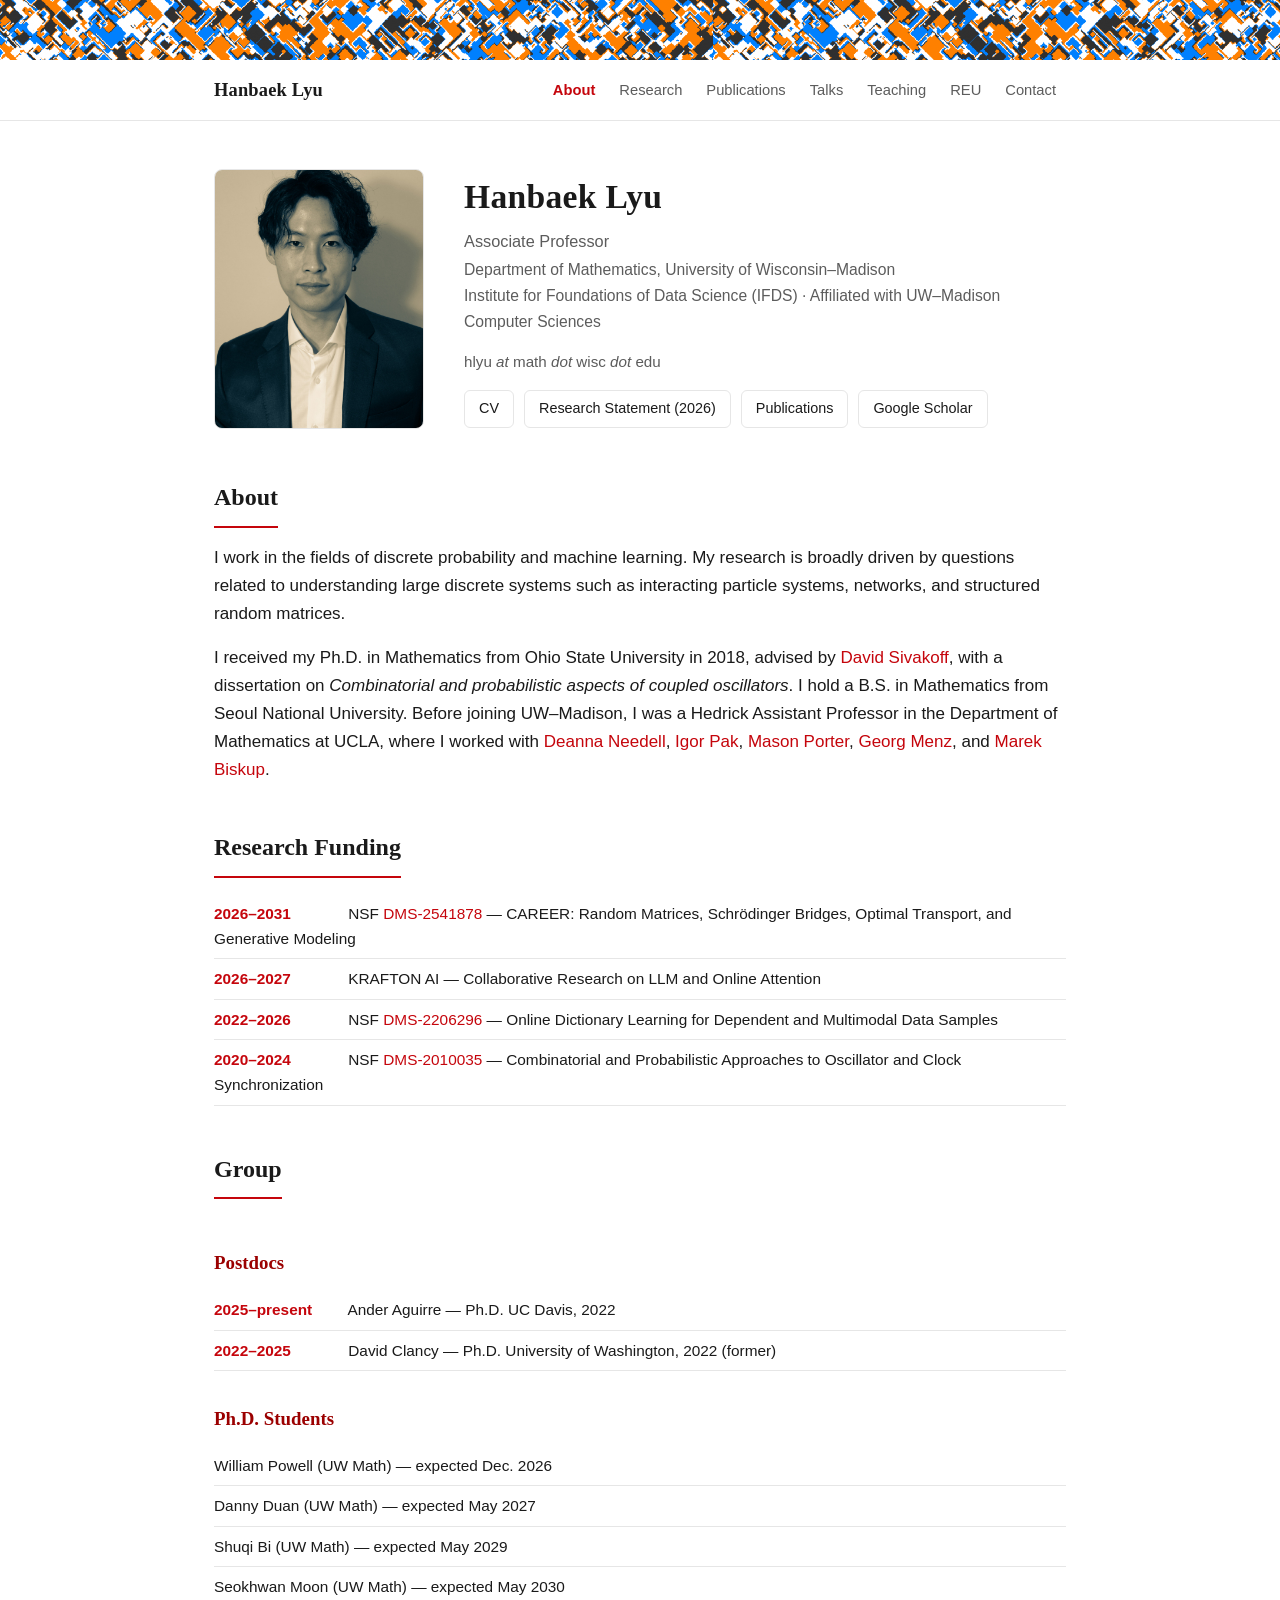
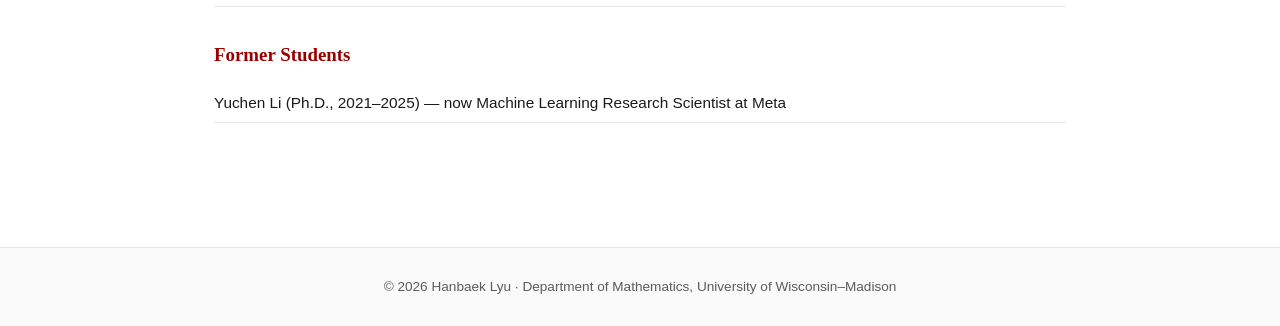
==== index.html @ b090fd21 "Update CV Co-Authored-By: Claude Sonnet 5 <noreply@anthropic.com>" ====
<!DOCTYPE html>
<html lang="en">
<head>
<meta charset="utf-8">
<meta name="viewport" content="width=device-width, initial-scale=1">
<title>Hanbaek Lyu</title>
<meta name="description" content="Hanbaek Lyu — Associate Professor of Mathematics, University of Wisconsin–Madison. Discrete probability and machine learning.">
<link rel="stylesheet" href="css/style.css?v=light9">
</head>
<body>
<a class="topbanner" href="index.html" aria-label="Hanbaek Lyu — home"></a>
<nav class="nav">
  <div class="nav-inner">
    <a class="brand" href="index.html">Hanbaek Lyu</a>
    <div class="nav-links">
      <a href="index.html" class="active">About</a>
      <a href="research.html">Research</a>
      <a href="publications.html">Publications</a>
      <a href="talks.html">Talks</a>
      <a href="teaching.html">Teaching</a>
      <a href="reu.html">REU</a>
      <a href="contact.html">Contact</a>
    </div>
  </div>
</nav>

<main class="wrap">
  <div class="hero">
    <div class="hero-photo">
      <img src="images/profile.jpg" alt="Hanbaek Lyu" onerror="this.onerror=null;this.src='images/profile.svg'">
    </div>
    <div class="hero-body">
      <h1>Hanbaek Lyu</h1>
      <p class="title">Associate Professor</p>
      <p class="affil">Department of Mathematics, University of Wisconsin&ndash;Madison</p>
      <p class="affil">Institute for Foundations of Data Science (IFDS) &middot; Affiliated with UW&ndash;Madison Computer Sciences</p>
      <p class="contact-line">hlyu&nbsp;<em>at</em>&nbsp;math&nbsp;<em>dot</em>&nbsp;wisc&nbsp;<em>dot</em>&nbsp;edu</p>
      <div class="quicklinks">
        <a class="btn" href="files/CV.pdf?v=2026-10-13">CV</a>
        <a class="btn" href="files/research_statement.pdf?v=2026-10-01">Research Statement (2026)</a>
        <a class="btn" href="publications.html">Publications</a>
        <a class="btn" href="https://scholar.google.com/citations?user=gDFWvgQAAAAJ&hl=en">Google Scholar</a>
      </div>
    </div>
  </div>

  <section>
    <h2>About</h2>
    <p>I work in the fields of discrete probability and machine learning.
      My research is broadly driven by questions related to understanding large discrete systems
      such as interacting particle systems, networks, and structured random matrices.</p>
    <p>I received my Ph.D. in Mathematics from Ohio State University in 2018, advised by
      <a href="https://people.math.osu.edu/sivakoff.2/">David Sivakoff</a>,
      with a dissertation on <em>Combinatorial and probabilistic aspects of coupled oscillators</em>.
      I hold a B.S. in Mathematics from Seoul National University. Before joining UW&ndash;Madison,
      I was a Hedrick Assistant Professor in the Department of Mathematics at UCLA, where I worked with
      <a href="https://www.math.ucla.edu/~deanna/">Deanna Needell</a>,
      <a href="https://www.math.ucla.edu/~pak/">Igor Pak</a>,
      <a href="https://www.math.ucla.edu/~mason/">Mason Porter</a>,
      <a href="https://www.math.ucla.edu/~gmenz/">Georg Menz</a>, and
      <a href="https://www.math.ucla.edu/~biskup/">Marek Biskup</a>.</p>
  </section>

  <section>
    <h2>Research Funding</h2>
    <ul class="term-list">
      <li><span class="term">2026&ndash;2031</span> NSF <a href="https://www.nsf.gov/awardsearch/showAward?AWD_ID=2541878">DMS-2541878</a> &mdash; CAREER: Random Matrices, Schr&ouml;dinger Bridges, Optimal Transport, and Generative Modeling</li>
      <li><span class="term">2026&ndash;2027</span> KRAFTON AI &mdash; Collaborative Research on LLM and Online Attention</li>
      <li><span class="term">2022&ndash;2026</span> NSF <a href="https://www.nsf.gov/awardsearch/showAward?AWD_ID=2206296">DMS-2206296</a> &mdash; Online Dictionary Learning for Dependent and Multimodal Data Samples</li>
      <li><span class="term">2020&ndash;2024</span> NSF <a href="https://www.nsf.gov/awardsearch/showAward?AWD_ID=2010035">DMS-2010035</a> &mdash; Combinatorial and Probabilistic Approaches to Oscillator and Clock Synchronization</li>
    </ul>
  </section>

  <section>
    <h2>Group</h2>
    <h3>Postdocs</h3>
    <ul class="term-list">
      <li><span class="term">2025&ndash;present</span> Ander Aguirre &mdash; Ph.D. UC Davis, 2022</li>
      <li><span class="term">2022&ndash;2025</span> David Clancy &mdash; Ph.D. University of Washington, 2022 (former)</li>
    </ul>
    <h3>Ph.D. Students</h3>
    <ul class="term-list">
      <li>William Powell (UW Math) &mdash; expected Dec. 2026</li>
      <li>Danny Duan (UW Math) &mdash; expected May 2027</li>
      <li>Shuqi Bi (UW Math) &mdash; expected May 2029</li>
      <li>Seokhwan Moon (UW Math) &mdash; expected May 2030</li>
    </ul>
    <h3>Former Students</h3>
    <ul class="term-list">
      <li>Yuchen Li (Ph.D., 2021&ndash;2025) &mdash; now Machine Learning Research Scientist at Meta</li>
    </ul>
  </section>
</main>

<footer>
  &copy; 2026 Hanbaek Lyu &middot; Department of Mathematics, University of Wisconsin&ndash;Madison
</footer>
<script src="js/owner.js" defer></script>
<script data-goatcounter="https://colourgraph.goatcounter.com/count" async src="//gc.zgo.at/count.js"></script>
<script src="js/clicks.js?v=3" defer></script>
</body>
</html>
---- css/style.css ----
/* ===== Hanbaek Lyu — personal academic site ===== */
:root {
  --accent: #c5050c;          /* UW-Madison Badger red */
  --accent-dark: #9b0000;
  --ink: #1a1a1a;
  --muted: #5c5c5c;
  --line: #e6e6e6;
  --bg: #ffffff;
  --bg-soft: #fafafa;
  --nav-bg: rgba(255, 255, 255, 0.96);
  --maxw: 900px;
  --serif: Georgia, 'Times New Roman', Cambria, serif;
  --sans: -apple-system, BlinkMacSystemFont, 'Segoe UI', Helvetica, Arial, sans-serif;
}

* { box-sizing: border-box; }

html { scroll-behavior: smooth; }

body {
  margin: 0;
  font-family: var(--sans);
  color: var(--ink);
  background: var(--bg);
  line-height: 1.65;
  font-size: 17px;
  -webkit-font-smoothing: antialiased;
}

a { color: var(--accent); text-decoration: none; }
a:hover { color: var(--accent-dark); text-decoration: underline; }

/* ===== Top navigation ===== */
.nav {
  position: sticky;
  top: 0;
  z-index: 50;
  background: var(--nav-bg);
  backdrop-filter: saturate(180%) blur(8px);
  border-bottom: 1px solid var(--line);
}
.nav-inner {
  max-width: var(--maxw);
  margin: 0 auto;
  padding: 0 24px;
  display: flex;
  align-items: center;
  justify-content: space-between;
  min-height: 60px;
  flex-wrap: wrap;
}
.brand {
  font-family: var(--serif);
  font-weight: 700;
  font-size: 1.15rem;
  color: var(--ink);
  letter-spacing: 0.2px;
}
.brand:hover { color: var(--ink); text-decoration: none; }
.nav-links {
  display: flex;
  gap: 4px;
  flex-wrap: wrap;
}
.nav-links a {
  color: var(--muted);
  font-size: 0.92rem;
  padding: 6px 10px;
  border-radius: 6px;
  transition: color 0.15s, background 0.15s;
}
.nav-links a:hover { color: var(--accent); background: var(--bg-soft); text-decoration: none; }
.nav-links a.active { color: var(--accent); font-weight: 600; }

/* ===== Layout ===== */
.wrap {
  max-width: var(--maxw);
  margin: 0 auto;
  padding: 48px 24px 80px;
}

/* ===== Hero (About) ===== */
.hero {
  display: flex;
  gap: 40px;
  align-items: flex-start;
  margin-bottom: 40px;
}
.hero-photo {
  flex: 0 0 210px;
}
.hero-photo img {
  width: 210px;
  height: 260px;
  object-fit: cover;
  border-radius: 8px;
  border: 1px solid var(--line);
  background: var(--bg-soft);
}
.hero-body { flex: 1 1 auto; min-width: 0; }
.hero h1 {
  font-family: var(--serif);
  font-size: 2.1rem;
  margin: 0 0 4px;
  letter-spacing: 0.3px;
}
.hero .title {
  color: var(--muted);
  font-size: 1.02rem;
  margin: 0 0 2px;
}
.hero .affil { color: var(--muted); font-size: 0.98rem; margin: 0; }
.hero .contact-line {
  margin-top: 14px;
  font-size: 0.95rem;
  color: var(--muted);
}
.hero .quicklinks {
  margin-top: 16px;
  display: flex;
  gap: 10px;
  flex-wrap: wrap;
}
.btn {
  display: inline-block;
  border: 1px solid var(--line);
  border-radius: 6px;
  padding: 6px 14px;
  font-size: 0.9rem;
  color: var(--ink);
  background: var(--bg);
}
.btn:hover { border-color: var(--accent); color: var(--accent); text-decoration: none; }

/* ===== Sections ===== */
section { margin-bottom: 44px; }
h2 {
  font-family: var(--serif);
  font-size: 1.5rem;
  margin: 0 0 16px;
  padding-bottom: 8px;
  border-bottom: 2px solid var(--accent);
  display: inline-block;
}
h3 {
  font-family: var(--serif);
  font-size: 1.18rem;
  color: var(--accent-dark);
  margin: 32px 0 12px;
}
p { margin: 0 0 16px; }

/* ===== News list ===== */
.news { list-style: none; padding: 0; margin: 0; }
.news li {
  display: flex;
  gap: 14px;
  padding: 8px 0;
  border-bottom: 1px solid var(--line);
  font-size: 0.96rem;
}
.news .date {
  flex: 0 0 96px;
  color: var(--accent);
  font-variant-numeric: tabular-nums;
  font-weight: 600;
}

/* ===== Publication list ===== */
.pub-group { counter-reset: pub; }
ol.pubs {
  list-style: none;
  padding: 0;
  margin: 0;
}
ol.pubs li {
  position: relative;
  padding: 12px 0 12px 34px;
  border-bottom: 1px solid var(--line);
  font-size: 0.96rem;
}
ol.pubs li::before {
  counter-increment: pub;
  content: counter(pub);
  position: absolute;
  left: 0;
  top: 12px;
  color: var(--muted);
  font-size: 0.82rem;
  font-variant-numeric: tabular-nums;
}
.pub-title { font-weight: 600; color: var(--ink); }
.pub-venue { color: var(--muted); font-style: italic; }
.pub-links a {
  font-size: 0.85rem;
  margin-right: 2px;
}
.tag {
  display: inline-block;
  font-size: 0.72rem;
  background: var(--accent);
  color: #fff;
  padding: 1px 7px;
  border-radius: 10px;
  vertical-align: middle;
  margin-left: 6px;
}

/* ===== Simple lists (teaching) ===== */
.term-list { list-style: none; padding: 0; margin: 0; }
.term-list li {
  padding: 7px 0;
  border-bottom: 1px solid var(--line);
  font-size: 0.96rem;
}
.term-list .term {
  display: inline-block;
  min-width: 130px;
  color: var(--accent);
  font-weight: 600;
}

/* ===== People columns ===== */
.cols { columns: 2; column-gap: 40px; }
.cols li { break-inside: avoid; }
@media (max-width: 640px) { .cols { columns: 1; } }

/* ===== Footer ===== */
footer {
  border-top: 1px solid var(--line);
  background: var(--bg-soft);
  padding: 28px 24px;
  text-align: center;
  color: var(--muted);
  font-size: 0.85rem;
}

/* ===== Responsive ===== */
@media (max-width: 680px) {
  body { font-size: 16px; }
  .hero { flex-direction: column; gap: 24px; align-items: center; text-align: center; }
  .hero .quicklinks { justify-content: center; }
  .hero .contact-line { text-align: center; }
  .nav-inner { justify-content: center; }
  .brand { width: 100%; text-align: center; margin-bottom: 4px; }
  .news li { flex-direction: column; gap: 2px; }
}

/* ===== Foldable program description (REU) ===== */
details.prog {
  margin: 4px 0 18px;
  border: 1px solid var(--line);
  border-radius: 6px;
  background: var(--bg-soft);
}
details.prog summary {
  cursor: pointer;
  padding: 8px 14px;
  font-size: 0.9rem;
  font-weight: 600;
  color: var(--accent);
  list-style: none;
  user-select: none;
}
details.prog summary::-webkit-details-marker { display: none; }
details.prog summary::before { content: "\25B8\00A0"; }         /* ▸ */
details.prog[open] summary::before { content: "\25BE\00A0"; }   /* ▾ */
details.prog .prog-body {
  padding: 2px 14px 14px;
  font-size: 0.94rem;
  line-height: 1.6;
}
details.prog .prog-body p { margin: 8px 0; }
details.prog .prog-meta {
  margin: 8px 0;
  padding-left: 0;
  list-style: none;
  color: var(--muted);
  font-size: 0.88rem;
}
details.prog .prog-meta li { padding: 1px 0; border: 0; }
details.prog .prog-meta .k { color: var(--ink); font-weight: 600; min-width: 92px; display: inline-block; }

/* ===== Research highlights ===== */
.highlight {
  display: flex;
  gap: 30px;
  align-items: center;
  margin: 0 0 40px;
}
.highlight.rev { flex-direction: row-reverse; }
.highlight .fig { flex: 0 0 46%; }
.highlight .fig img {
  width: 100%;
  border: 1px solid var(--line);
  border-radius: 8px;
  background: #fff;
}
.highlight .fig figcaption {
  font-size: 0.8rem;
  color: var(--muted);
  margin-top: 6px;
  text-align: center;
}
.highlight .txt { flex: 1 1 auto; min-width: 0; }
.highlight .txt h3 { margin-top: 0; }
.highlight .txt p { font-size: 0.96rem; }
.highlight .txt .refs { font-size: 0.85rem; color: var(--muted); }
@media (max-width: 680px) {
  .highlight, .highlight.rev { flex-direction: column; }
  .highlight .txt { order: 1; }   /* text first ... */
  .highlight .fig { order: 2; flex-basis: auto; width: 100%; }  /* ... figure below it */
}

/* ===== Top FCA banner ===== */
.topbanner {
  display: block;
  height: 60px;
  background: #000 url("../images/banner/fca_banner.png") repeat-x left center;
  background-size: auto 60px;
  image-rendering: pixelated;
}
@media (max-width: 680px) { .topbanner { height: 60px; background-size: auto 60px; } }
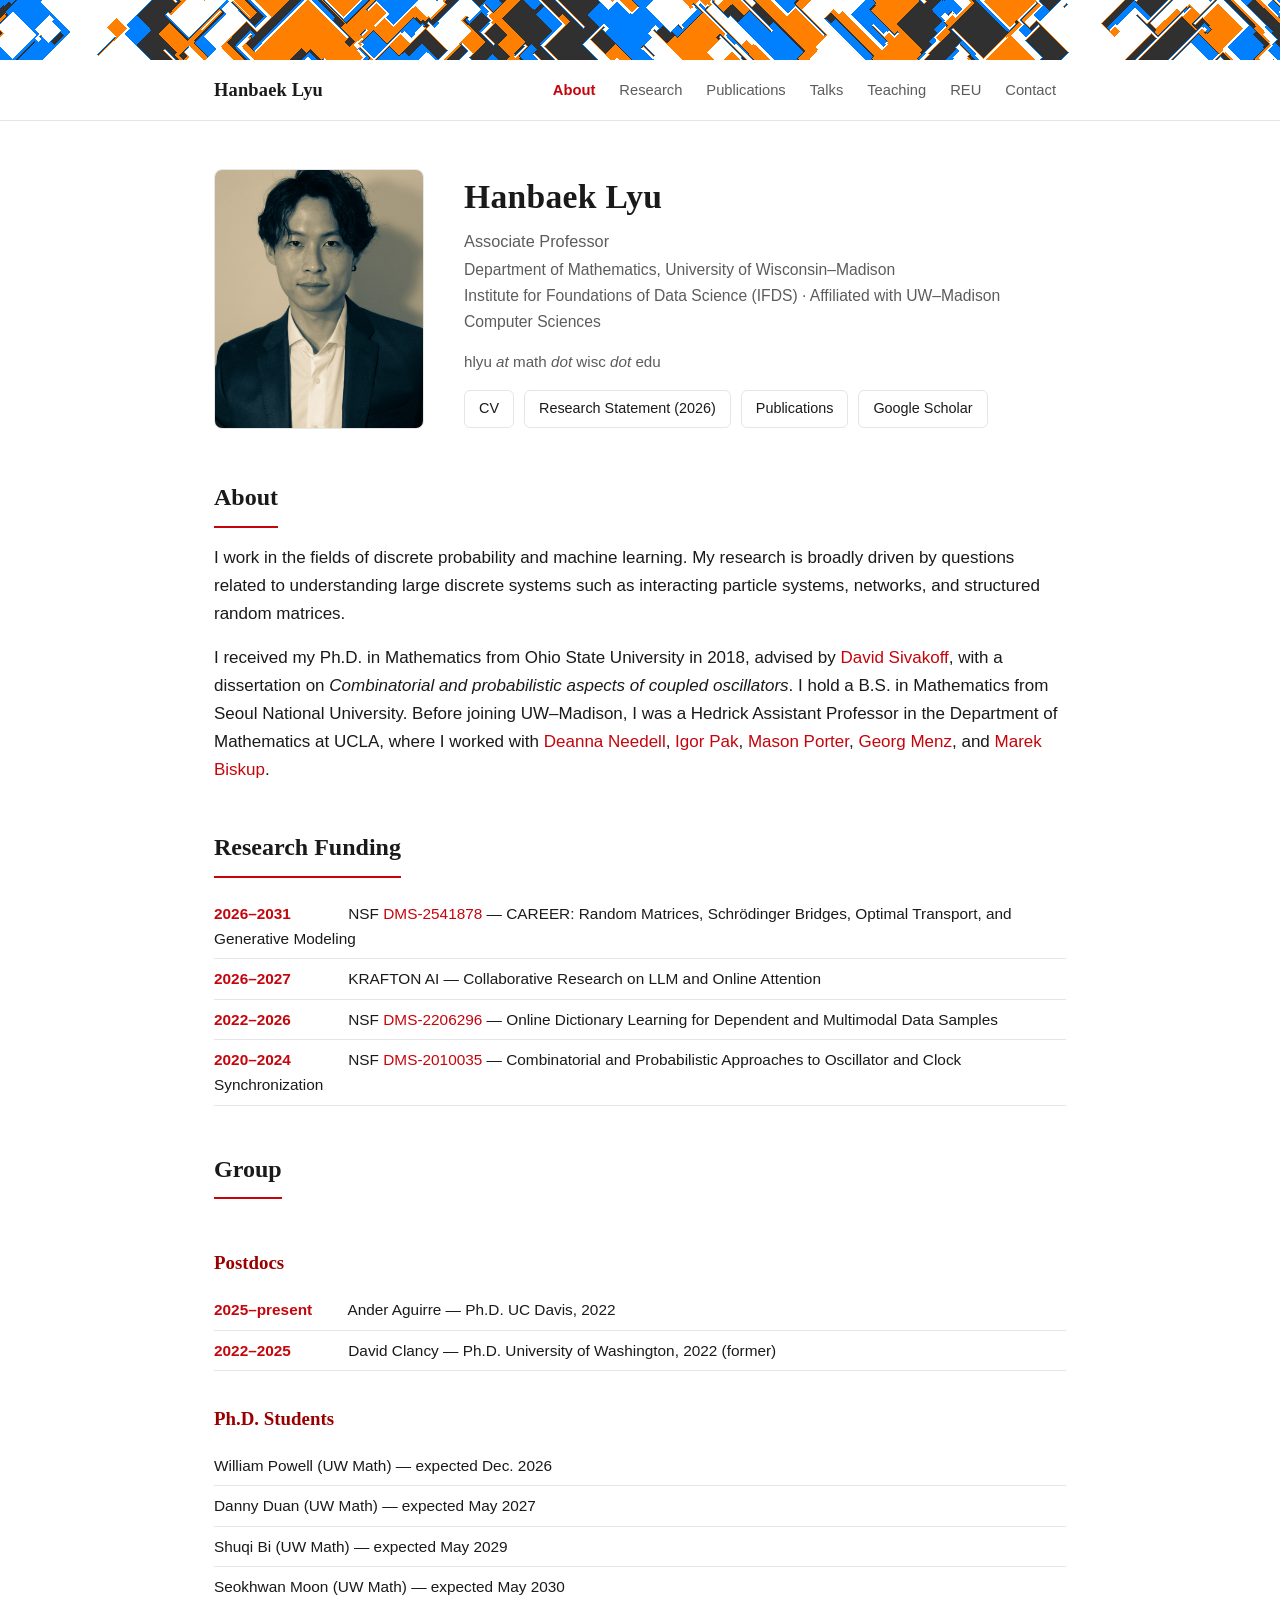
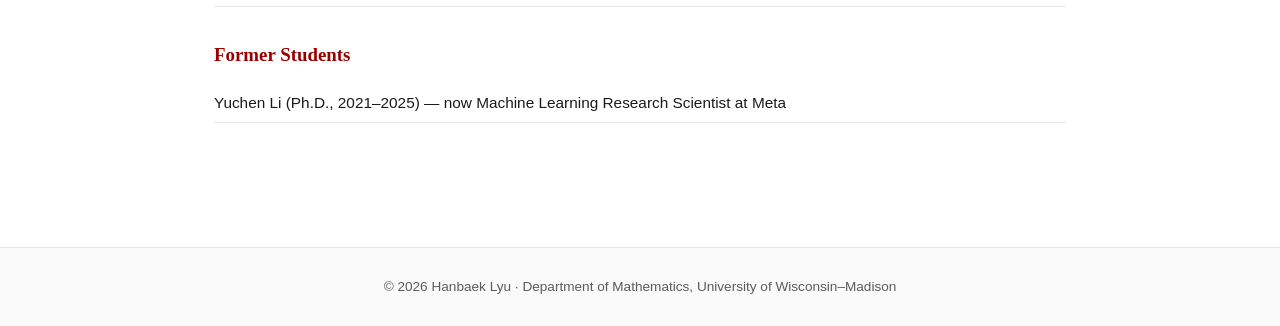
==== commit 4de2ed88: "Embed animated GIF directly via img tag in topbanner and bust browser cache" ====
--- a/index.html
+++ b/index.html
@@ -5,10 +5,10 @@
 <meta name="viewport" content="width=device-width, initial-scale=1">
 <title>Hanbaek Lyu</title>
 <meta name="description" content="Hanbaek Lyu — Associate Professor of Mathematics, University of Wisconsin–Madison. Discrete probability and machine learning.">
-<link rel="stylesheet" href="css/style.css?v=light9">
+<link rel="stylesheet" href="css/style.css?v=3">
 </head>
 <body>
-<a class="topbanner" href="index.html" aria-label="Hanbaek Lyu — home"></a>
+<a class="topbanner" href="index.html" aria-label="Hanbaek Lyu — home"><img src="images/banner/fca_banner.gif?v=3" alt="4-color Firefly Cellular Automata simulation"></a>
 <nav class="nav">
   <div class="nav-inner">
     <a class="brand" href="index.html">Hanbaek Lyu</a>
--- a/css/style.css
+++ b/css/style.css
@@ -316,8 +316,21 @@
 .topbanner {
   display: block;
   height: 60px;
-  background: #000 url("../images/banner/fca_banner.png") repeat-x left center;
+  overflow: hidden;
+  position: relative;
+  background: #000 url("../images/banner/fca_banner.gif?v=3") repeat-x left center;
   background-size: auto 60px;
+}
+.topbanner img {
+  display: block;
+  width: 100%;
+  height: 60px;
+  object-fit: cover;
+  object-position: left center;
   image-rendering: pixelated;
 }
-@media (max-width: 680px) { .topbanner { height: 60px; background-size: auto 60px; } }
+@media (max-width: 680px) {
+  .topbanner, .topbanner img {
+    height: 60px;
+  }
+}
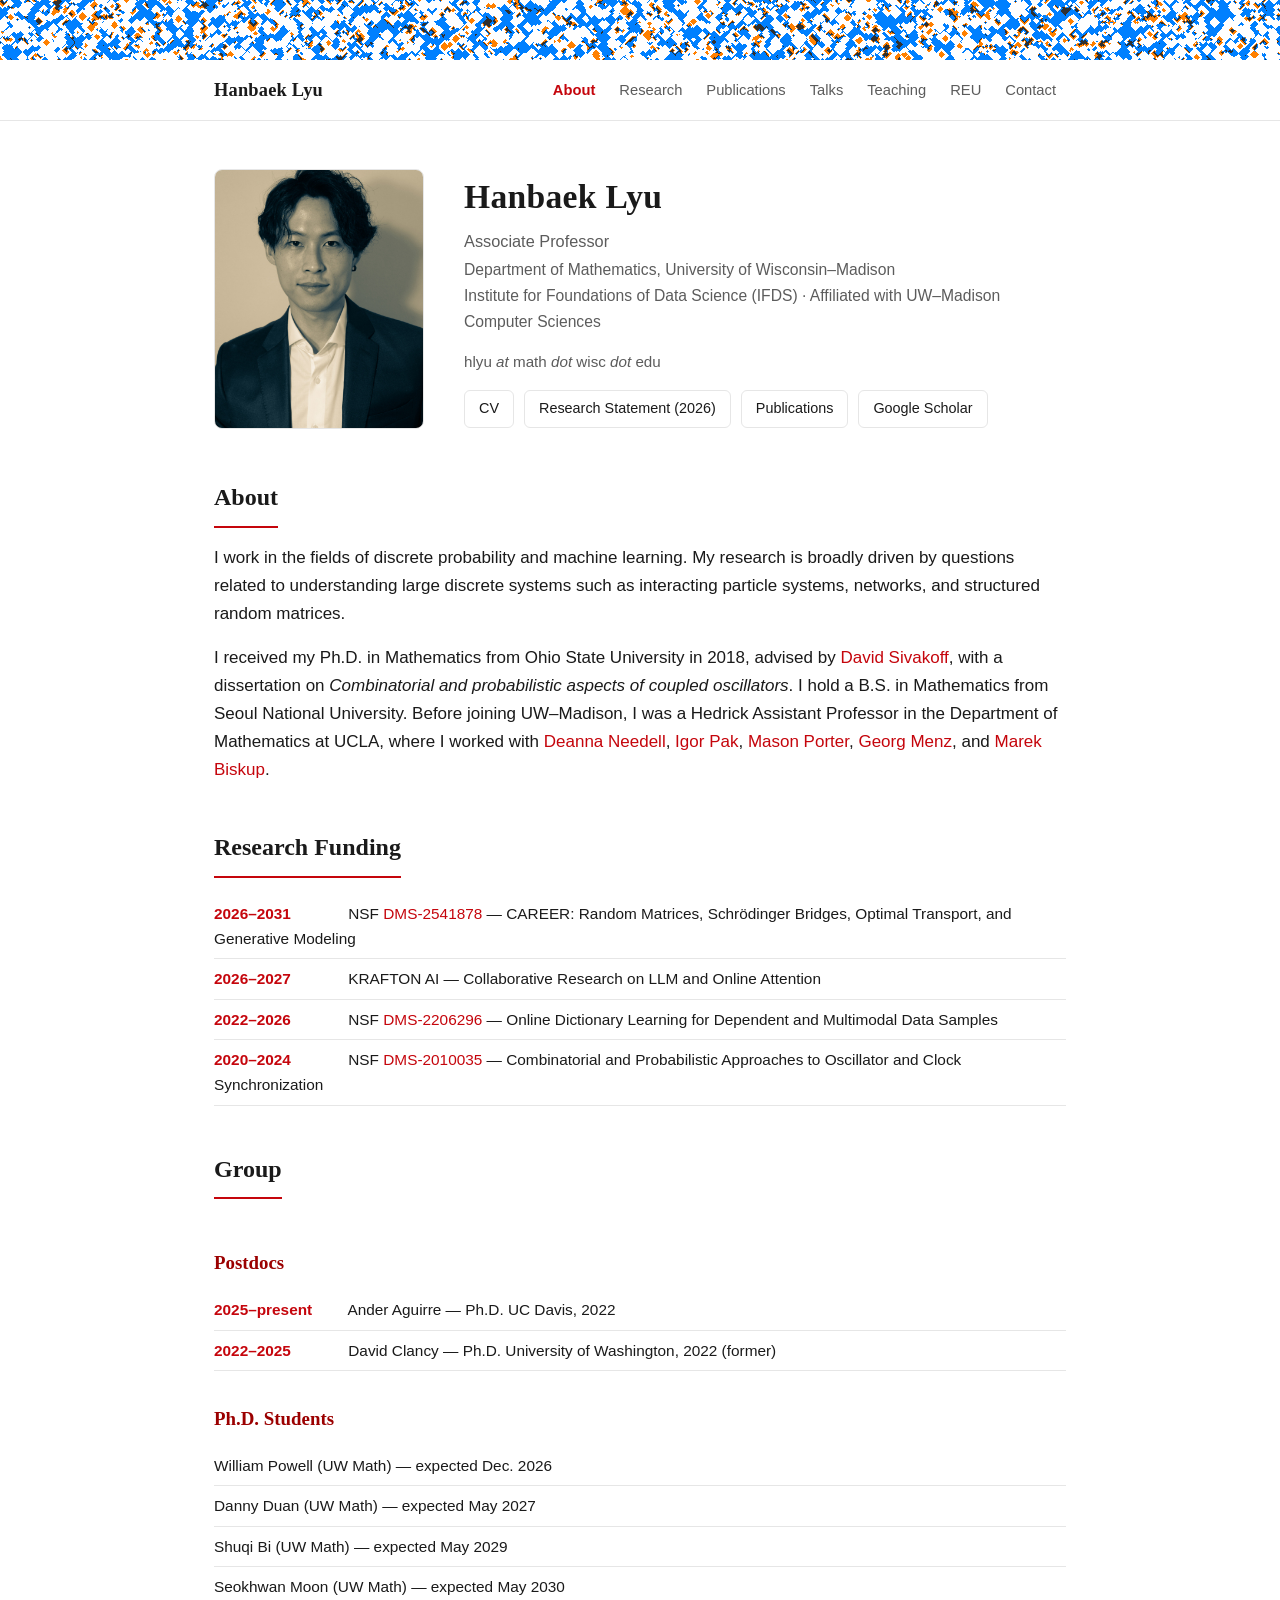
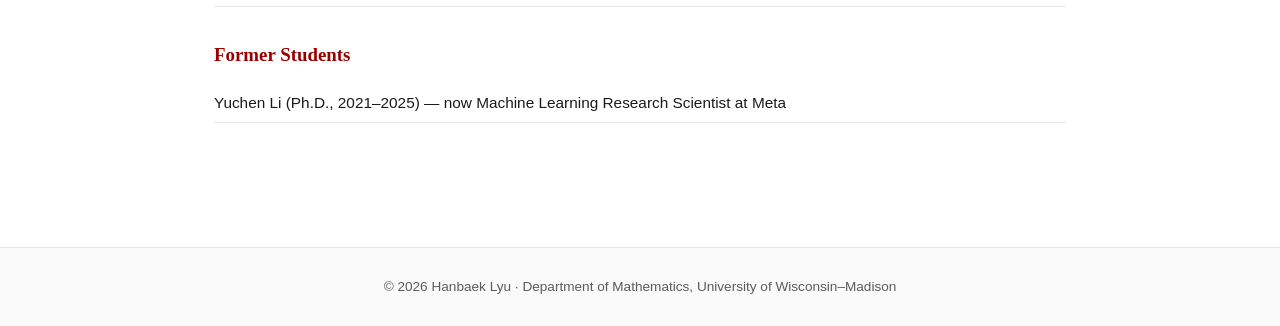
==== commit 6ff88007: "Animate FCA synchronization across 600 steps with stride-4 sampling at 200ms" ====
--- a/index.html
+++ b/index.html
@@ -5,10 +5,10 @@
 <meta name="viewport" content="width=device-width, initial-scale=1">
 <title>Hanbaek Lyu</title>
 <meta name="description" content="Hanbaek Lyu — Associate Professor of Mathematics, University of Wisconsin–Madison. Discrete probability and machine learning.">
-<link rel="stylesheet" href="css/style.css?v=3">
+<link rel="stylesheet" href="css/style.css?v=4">
 </head>
 <body>
-<a class="topbanner" href="index.html" aria-label="Hanbaek Lyu — home"><img src="images/banner/fca_banner.gif?v=3" alt="4-color Firefly Cellular Automata simulation"></a>
+<a class="topbanner" href="index.html" aria-label="Hanbaek Lyu — home"><img src="images/banner/fca_banner.gif?v=4" alt="4-color Firefly Cellular Automata simulation"></a>
 <nav class="nav">
   <div class="nav-inner">
     <a class="brand" href="index.html">Hanbaek Lyu</a>
--- a/css/style.css
+++ b/css/style.css
@@ -318,7 +318,7 @@
   height: 60px;
   overflow: hidden;
   position: relative;
-  background: #000 url("../images/banner/fca_banner.gif?v=3") repeat-x left center;
+  background: #000 url("../images/banner/fca_banner.gif?v=4") repeat-x left center;
   background-size: auto 60px;
 }
 .topbanner img {
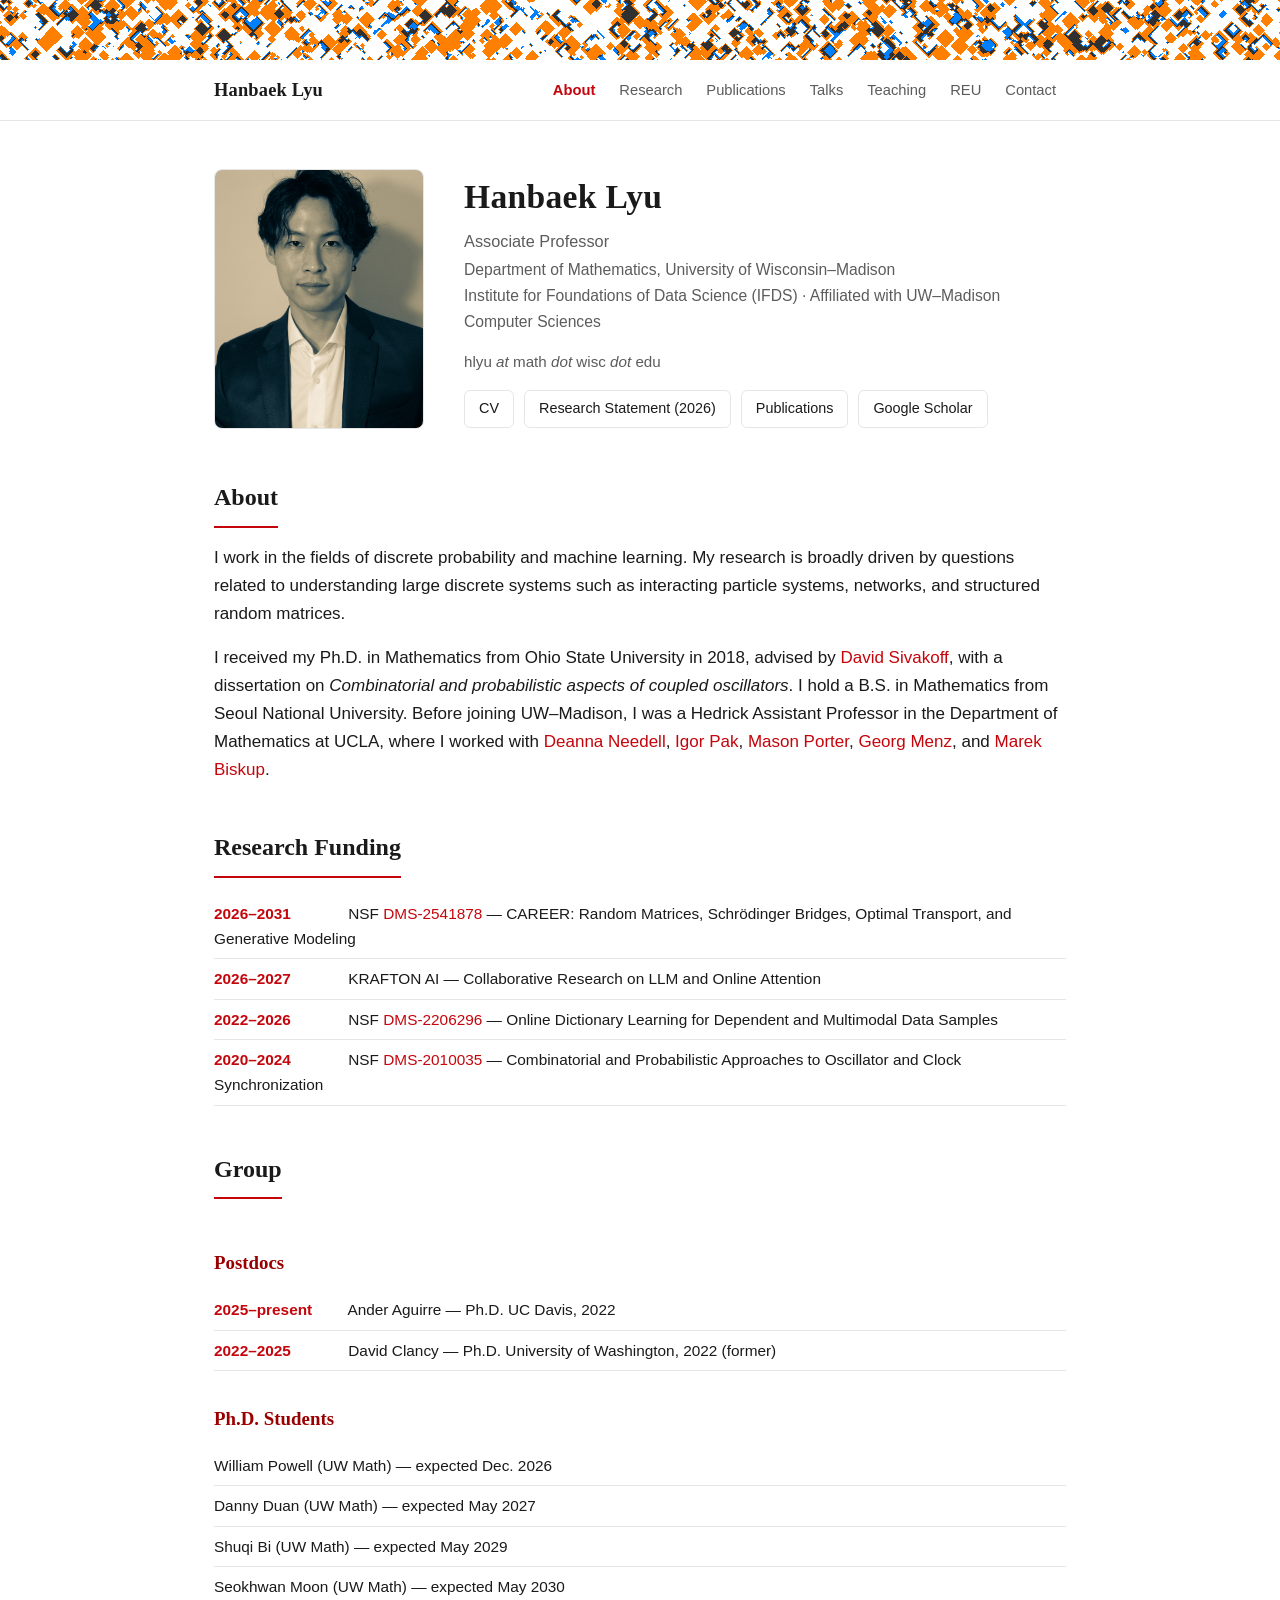
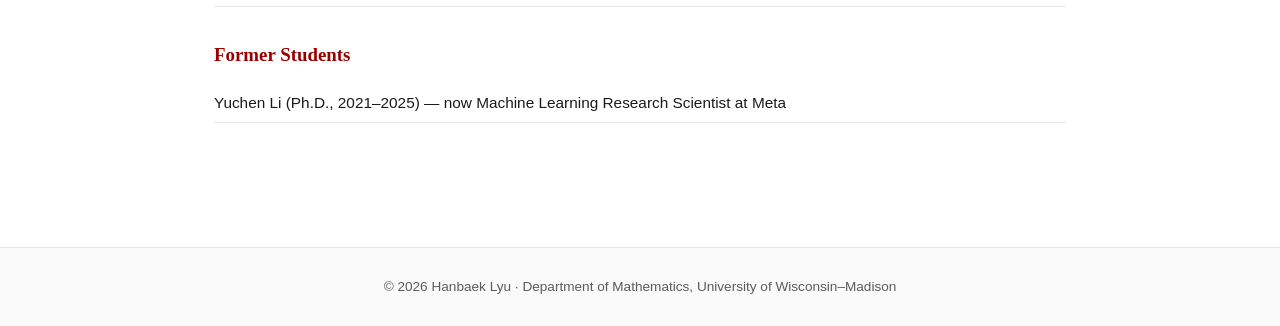
==== commit 3e2231a7: "Adjust FCA banner GIF frame timing to 120ms with 3s hold" ====
--- a/index.html
+++ b/index.html
@@ -8,7 +8,7 @@
 <link rel="stylesheet" href="css/style.css?v=4">
 </head>
 <body>
-<a class="topbanner" href="index.html" aria-label="Hanbaek Lyu — home"><img src="images/banner/fca_banner.gif?v=4" alt="4-color Firefly Cellular Automata simulation"></a>
+<a class="topbanner" href="index.html" aria-label="Hanbaek Lyu — home"><img src="images/banner/fca_banner.gif?v=5" alt="4-color Firefly Cellular Automata simulation"></a>
 <nav class="nav">
   <div class="nav-inner">
     <a class="brand" href="index.html">Hanbaek Lyu</a>
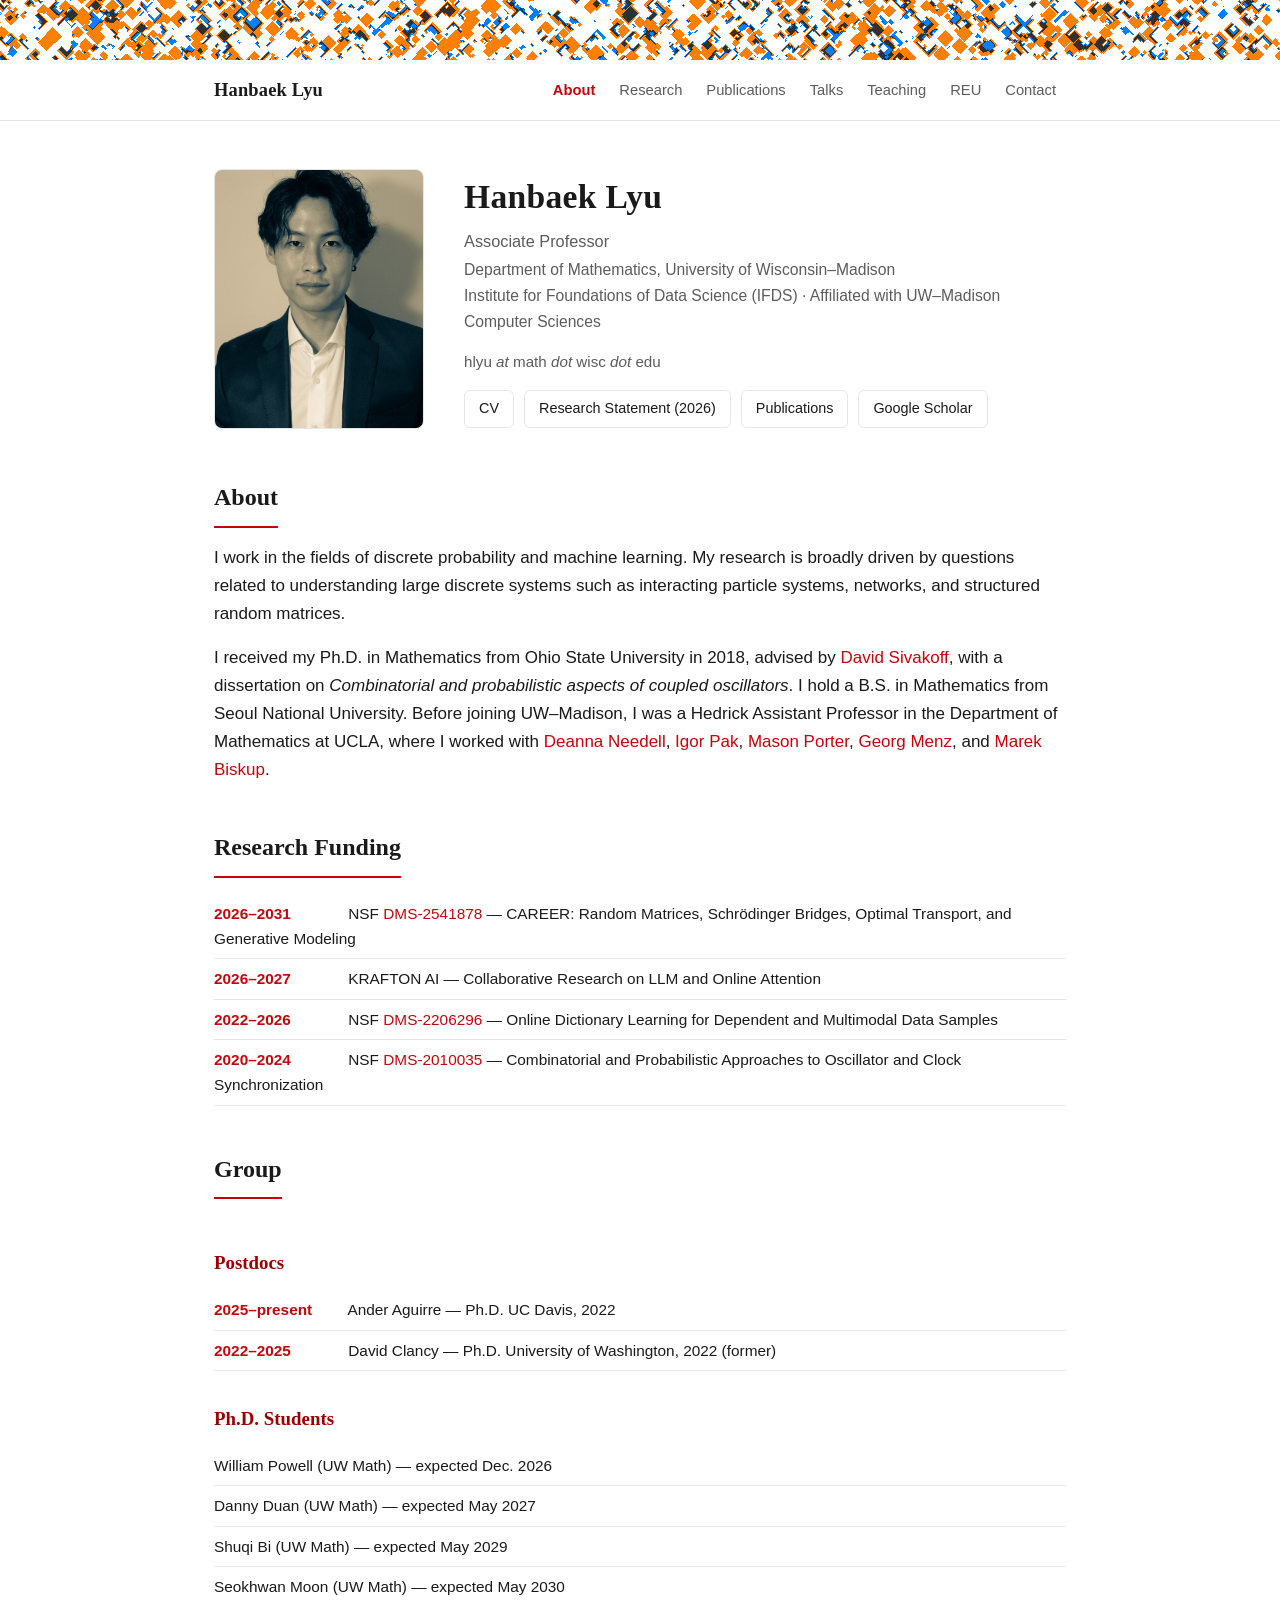
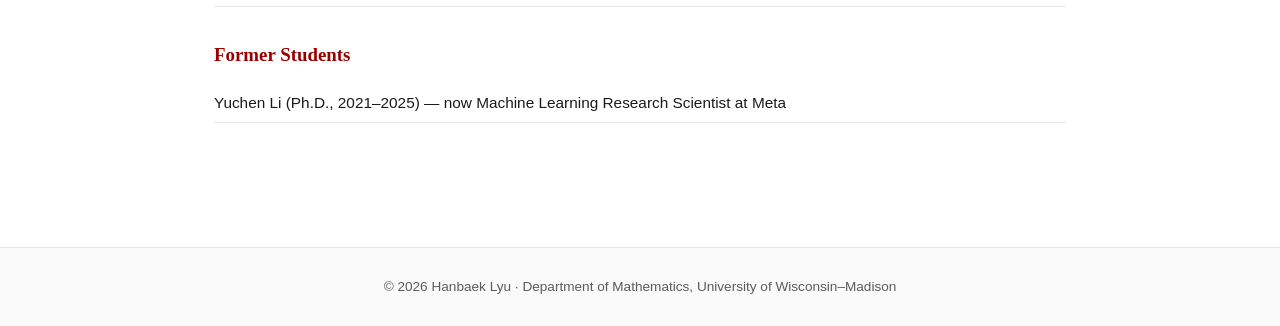
==== commit 98782b3a: "Update CV and add accepted TMLR paper with Danny Duan" ====
--- a/index.html
+++ b/index.html
@@ -8,7 +8,7 @@
 <link rel="stylesheet" href="css/style.css?v=4">
 </head>
 <body>
-<a class="topbanner" href="index.html" aria-label="Hanbaek Lyu — home"><img src="images/banner/fca_banner.gif?v=5" alt="4-color Firefly Cellular Automata simulation"></a>
+<a class="topbanner" href="index.html" aria-label="Hanbaek Lyu — home"><img src="images/banner/fca_banner.gif?v=6" alt="4-color Firefly Cellular Automata simulation"></a>
 <nav class="nav">
   <div class="nav-inner">
     <a class="brand" href="index.html">Hanbaek Lyu</a>
@@ -36,7 +36,7 @@
       <p class="affil">Institute for Foundations of Data Science (IFDS) &middot; Affiliated with UW&ndash;Madison Computer Sciences</p>
       <p class="contact-line">hlyu&nbsp;<em>at</em>&nbsp;math&nbsp;<em>dot</em>&nbsp;wisc&nbsp;<em>dot</em>&nbsp;edu</p>
       <div class="quicklinks">
-        <a class="btn" href="files/CV.pdf?v=2026-10-13">CV</a>
+        <a class="btn" href="files/CV.pdf?v=2026-11-24">CV</a>
         <a class="btn" href="files/research_statement.pdf?v=2026-10-01">Research Statement (2026)</a>
         <a class="btn" href="publications.html">Publications</a>
         <a class="btn" href="https://scholar.google.com/citations?user=gDFWvgQAAAAJ&hl=en">Google Scholar</a>
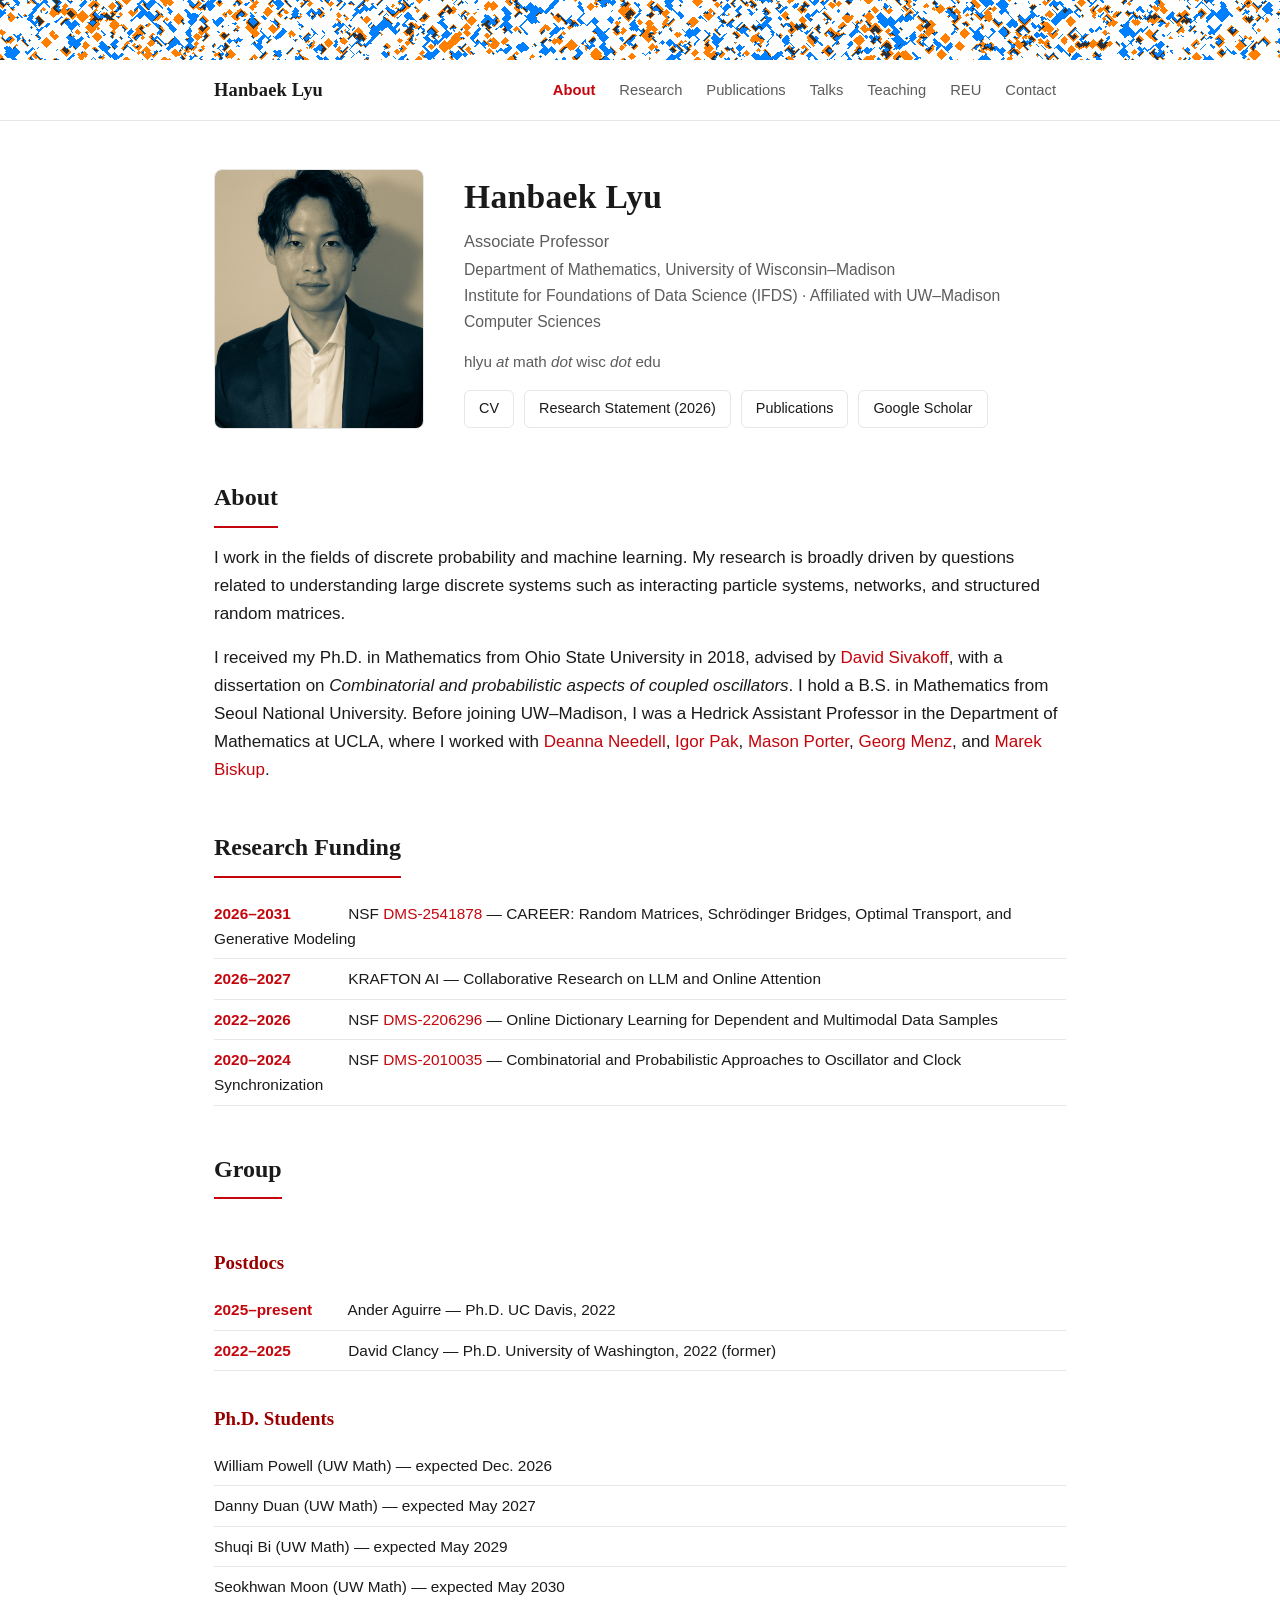
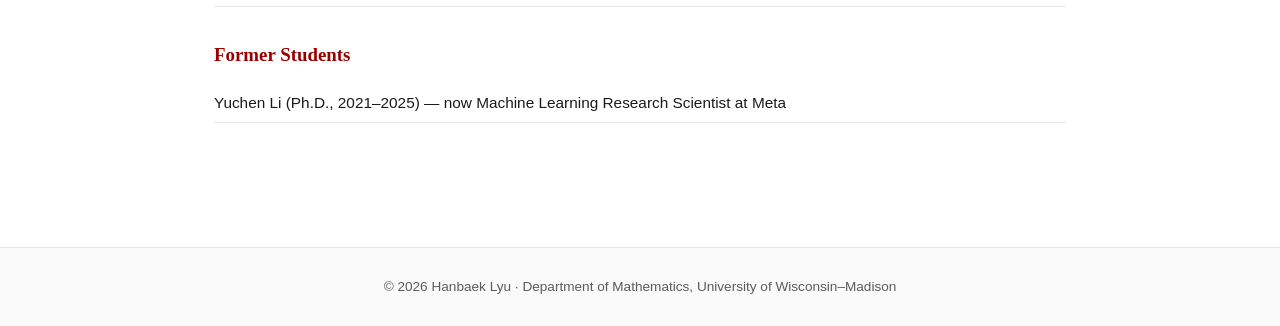
==== commit cea8d3ee: "Bust browser cache for updated CV.pdf link" ====
--- a/index.html
+++ b/index.html
@@ -36,7 +36,7 @@
       <p class="affil">Institute for Foundations of Data Science (IFDS) &middot; Affiliated with UW&ndash;Madison Computer Sciences</p>
       <p class="contact-line">hlyu&nbsp;<em>at</em>&nbsp;math&nbsp;<em>dot</em>&nbsp;wisc&nbsp;<em>dot</em>&nbsp;edu</p>
       <div class="quicklinks">
-        <a class="btn" href="files/CV.pdf?v=2026-11-24">CV</a>
+        <a class="btn" href="files/CV.pdf?v=2026-11-24-v2">CV</a>
         <a class="btn" href="files/research_statement.pdf?v=2026-10-01">Research Statement (2026)</a>
         <a class="btn" href="publications.html">Publications</a>
         <a class="btn" href="https://scholar.google.com/citations?user=gDFWvgQAAAAJ&hl=en">Google Scholar</a>
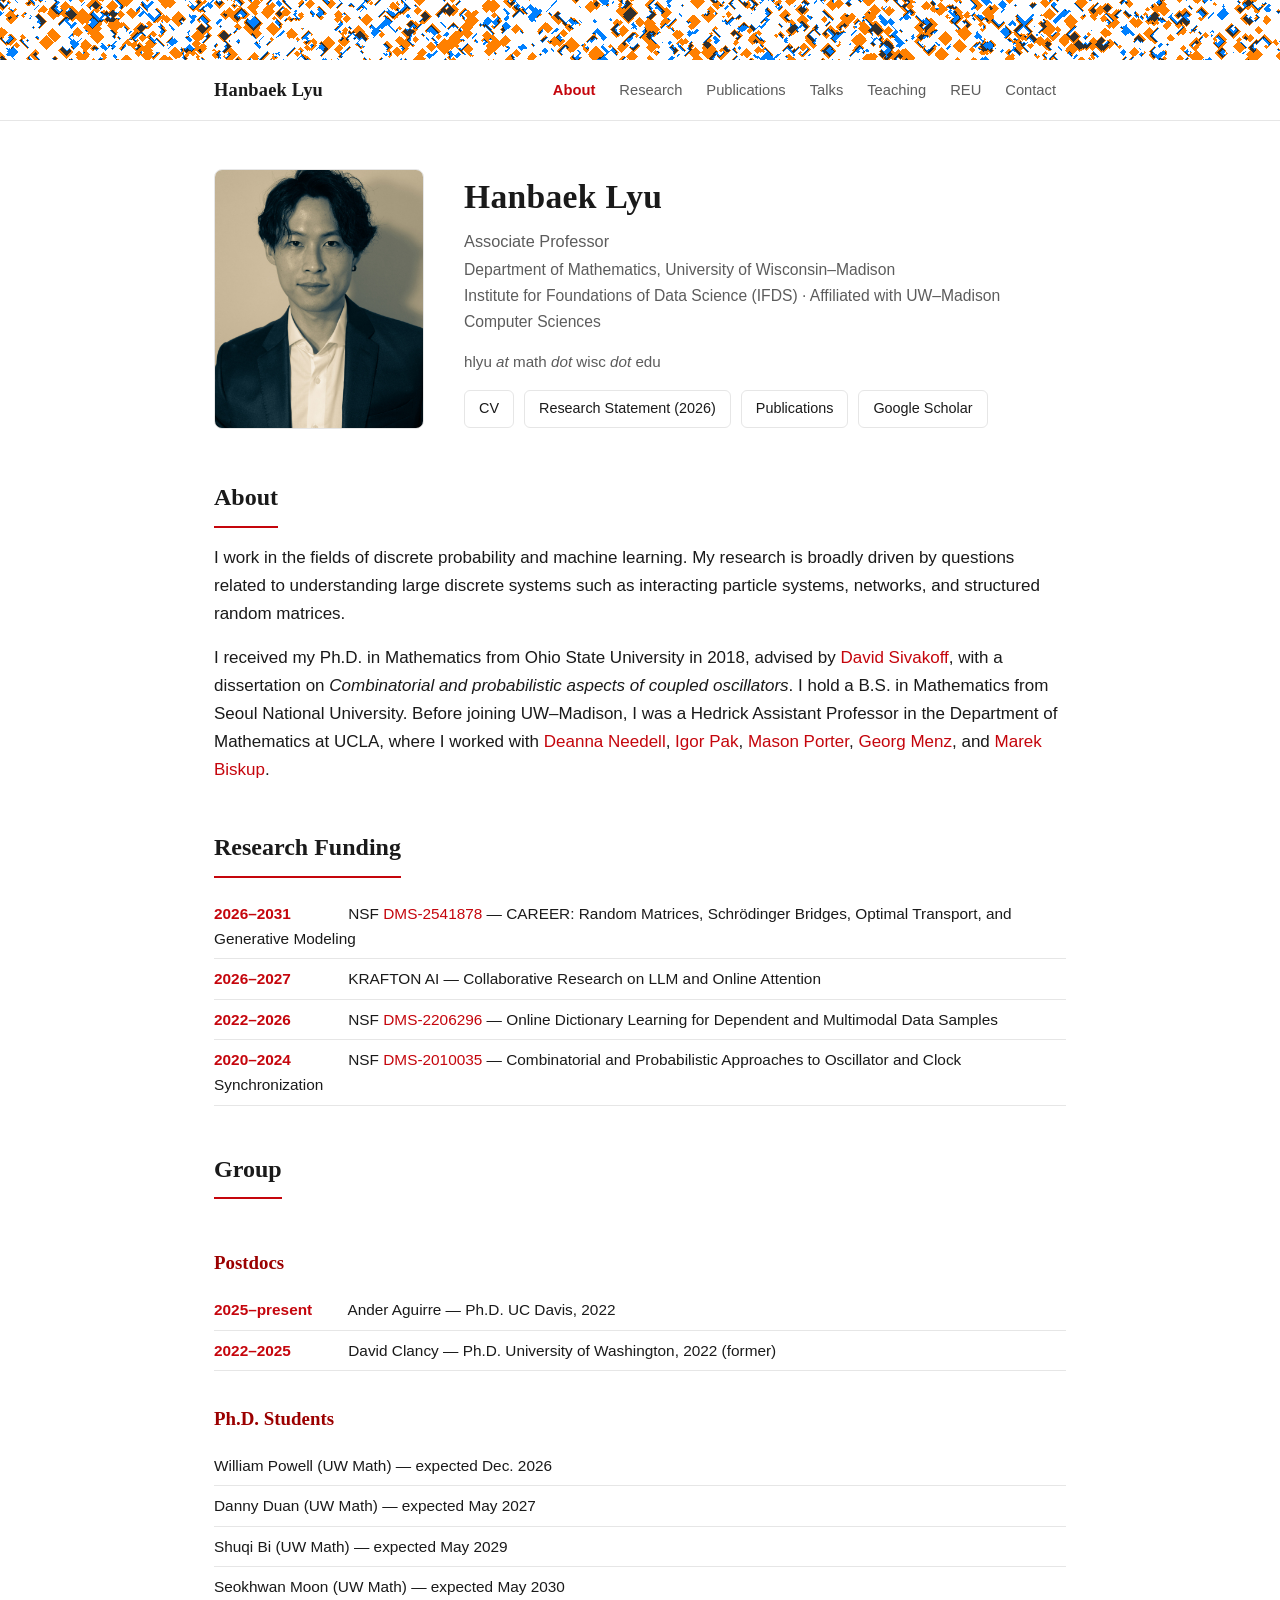
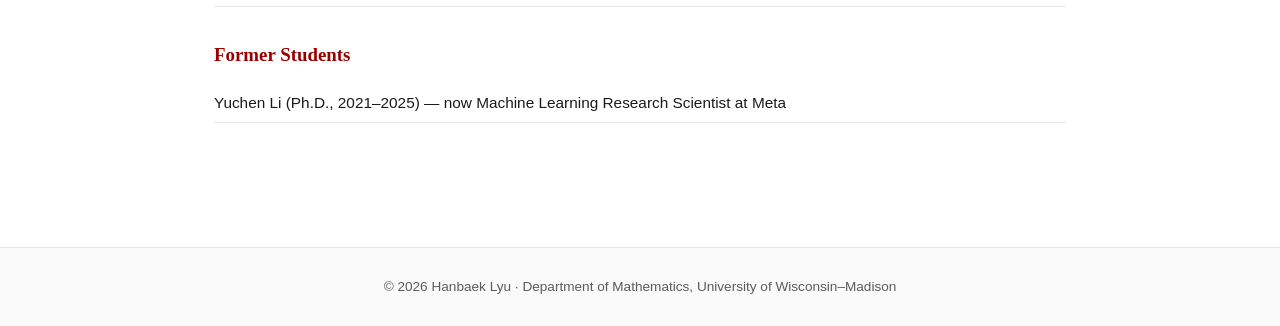
==== commit 2d408fa2: "Swap first two journal publications in CV for reverse chronological order" ====
--- a/index.html
+++ b/index.html
@@ -36,7 +36,7 @@
       <p class="affil">Institute for Foundations of Data Science (IFDS) &middot; Affiliated with UW&ndash;Madison Computer Sciences</p>
       <p class="contact-line">hlyu&nbsp;<em>at</em>&nbsp;math&nbsp;<em>dot</em>&nbsp;wisc&nbsp;<em>dot</em>&nbsp;edu</p>
       <div class="quicklinks">
-        <a class="btn" href="files/CV.pdf?v=2026-11-24-v2">CV</a>
+        <a class="btn" href="files/CV.pdf?v=2026-11-24-v3">CV</a>
         <a class="btn" href="files/research_statement.pdf?v=2026-10-01">Research Statement (2026)</a>
         <a class="btn" href="publications.html">Publications</a>
         <a class="btn" href="https://scholar.google.com/citations?user=gDFWvgQAAAAJ&hl=en">Google Scholar</a>
